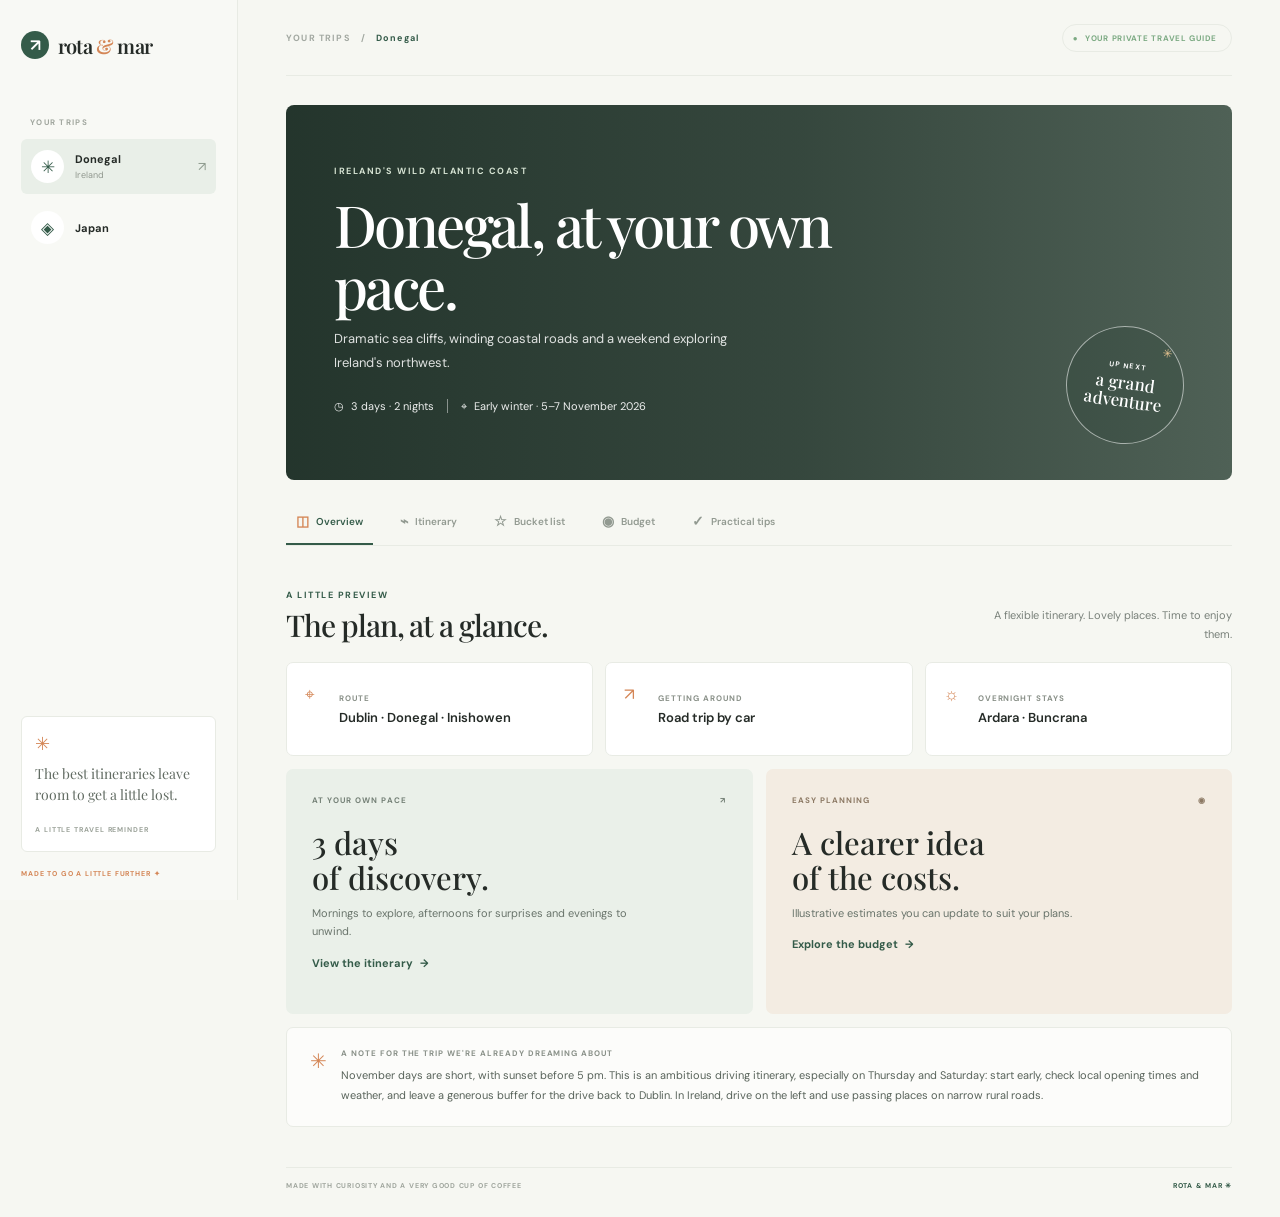
==== index.html @ a130670e "Add homepage and project documentation" ====
<!doctype html>
<html lang="pt-BR">
  <head>
    <meta charset="utf-8">
    <meta http-equiv="refresh" content="0; url=./docs/index.html">
    <meta name="viewport" content="width=device-width, initial-scale=1">
    <title>Rota & Mar</title>
    <style>
      :root {
        color-scheme: light;
        --bg: #f6f7f2;
        --ink: #1b1d1a;
        --muted: #5a6159;
        --card: rgba(255,255,255,0.7);
      }
      * { box-sizing: border-box; }
      body {
        margin: 0;
        min-height: 100vh;
        display: grid;
        place-items: center;
        font-family: Arial, Helvetica, sans-serif;
        background: radial-gradient(circle at top, #fffdf9 0%, var(--bg) 38%, #edf0e7 100%);
        color: var(--ink);
      }
      .card {
        background: var(--card);
        border: 1px solid rgba(27,29,26,0.08);
        border-radius: 18px;
        padding: 2rem 2.5rem;
        text-align: center;
        box-shadow: 0 18px 45px rgba(31, 31, 26, 0.08);
      }
      p {
        margin: 0;
        font-size: 1rem;
        color: var(--muted);
      }
      a {
        color: #2d5f58;
        text-decoration: none;
        font-weight: 700;
      }
    </style>
  </head>
  <body>
    <main class="card">
      <p>Redirecionando para a página do guia...</p>
      <p><a href="./docs/index.html">Clique aqui se não for redirecionado automaticamente.</a></p>
    </main>
  </body>
</html>
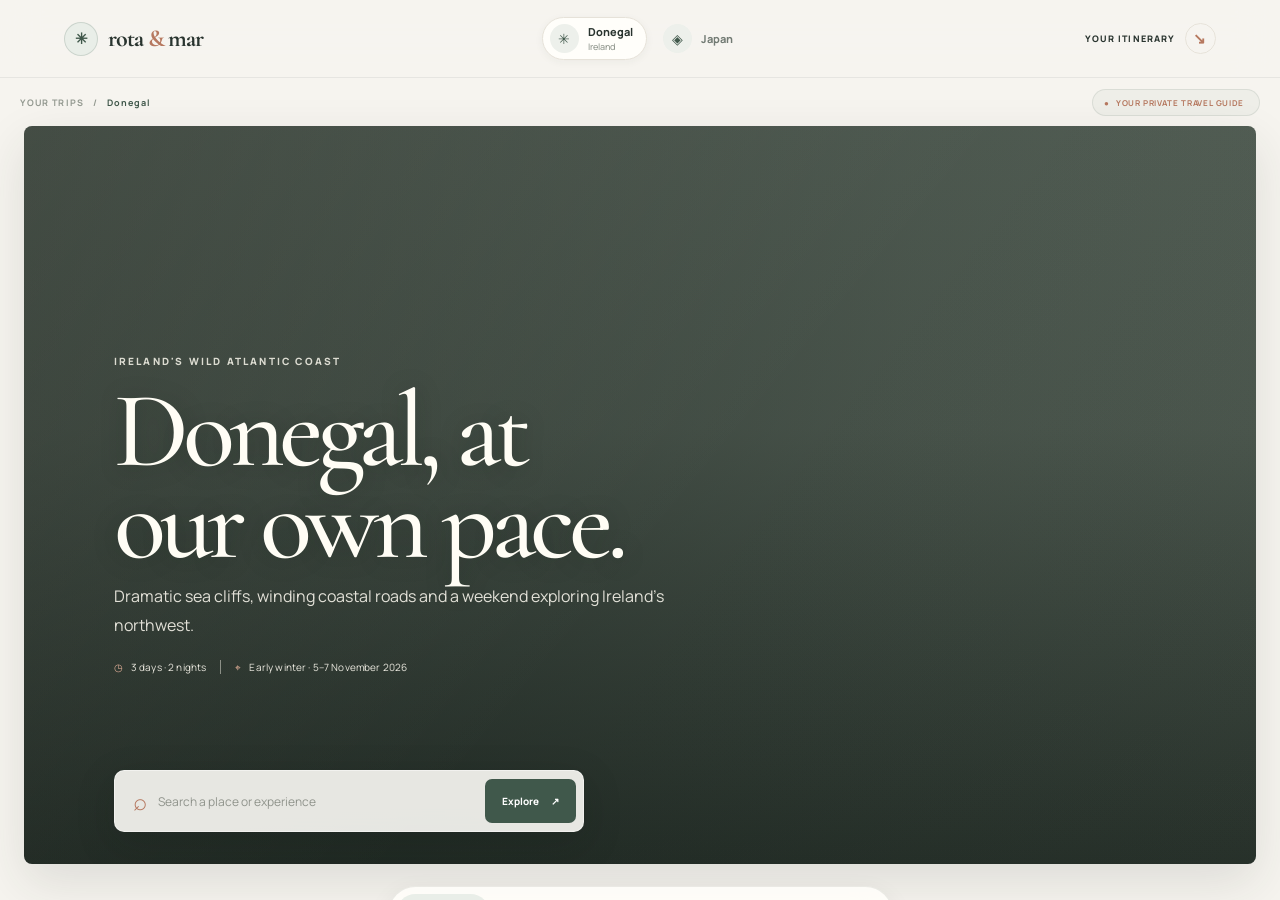
==== commit 501522f4: "Initial commit: add travel planning site" ====
--- a/index.html
+++ b/index.html
@@ -1,52 +1,52 @@
-<!doctype html>
-<html lang="pt-BR">
-  <head>
-    <meta charset="utf-8">
-    <meta http-equiv="refresh" content="0; url=./docs/index.html">
-    <meta name="viewport" content="width=device-width, initial-scale=1">
-    <title>Rota & Mar</title>
-    <style>
-      :root {
-        color-scheme: light;
-        --bg: #f6f7f2;
-        --ink: #1b1d1a;
-        --muted: #5a6159;
-        --card: rgba(255,255,255,0.7);
-      }
-      * { box-sizing: border-box; }
-      body {
-        margin: 0;
-        min-height: 100vh;
-        display: grid;
-        place-items: center;
-        font-family: Arial, Helvetica, sans-serif;
-        background: radial-gradient(circle at top, #fffdf9 0%, var(--bg) 38%, #edf0e7 100%);
-        color: var(--ink);
-      }
-      .card {
-        background: var(--card);
-        border: 1px solid rgba(27,29,26,0.08);
-        border-radius: 18px;
-        padding: 2rem 2.5rem;
-        text-align: center;
-        box-shadow: 0 18px 45px rgba(31, 31, 26, 0.08);
-      }
-      p {
-        margin: 0;
-        font-size: 1rem;
-        color: var(--muted);
-      }
-      a {
-        color: #2d5f58;
-        text-decoration: none;
-        font-weight: 700;
-      }
-    </style>
-  </head>
-  <body>
-    <main class="card">
-      <p>Redirecionando para a página do guia...</p>
-      <p><a href="./docs/index.html">Clique aqui se não for redirecionado automaticamente.</a></p>
-    </main>
-  </body>
-</html>
+<!doctype html>
+<html lang="pt-BR">
+  <head>
+    <meta charset="utf-8">
+    <meta http-equiv="refresh" content="0; url=./docs/index.html">
+    <meta name="viewport" content="width=device-width, initial-scale=1">
+    <title>Rota & Mar</title>
+    <style>
+      :root {
+        color-scheme: light;
+        --bg: #f6f7f2;
+        --ink: #1b1d1a;
+        --muted: #5a6159;
+        --card: rgba(255,255,255,0.7);
+      }
+      * { box-sizing: border-box; }
+      body {
+        margin: 0;
+        min-height: 100vh;
+        display: grid;
+        place-items: center;
+        font-family: Arial, Helvetica, sans-serif;
+        background: radial-gradient(circle at top, #fffdf9 0%, var(--bg) 38%, #edf0e7 100%);
+        color: var(--ink);
+      }
+      .card {
+        background: var(--card);
+        border: 1px solid rgba(27,29,26,0.08);
+        border-radius: 18px;
+        padding: 2rem 2.5rem;
+        text-align: center;
+        box-shadow: 0 18px 45px rgba(31, 31, 26, 0.08);
+      }
+      p {
+        margin: 0;
+        font-size: 1rem;
+        color: var(--muted);
+      }
+      a {
+        color: #2d5f58;
+        text-decoration: none;
+        font-weight: 700;
+      }
+    </style>
+  </head>
+  <body>
+    <main class="card">
+      <p>Redirecionando para a página do guia...</p>
+      <p><a href="./docs/index.html">Clique aqui se não for redirecionado automaticamente.</a></p>
+    </main>
+  </body>
+</html>
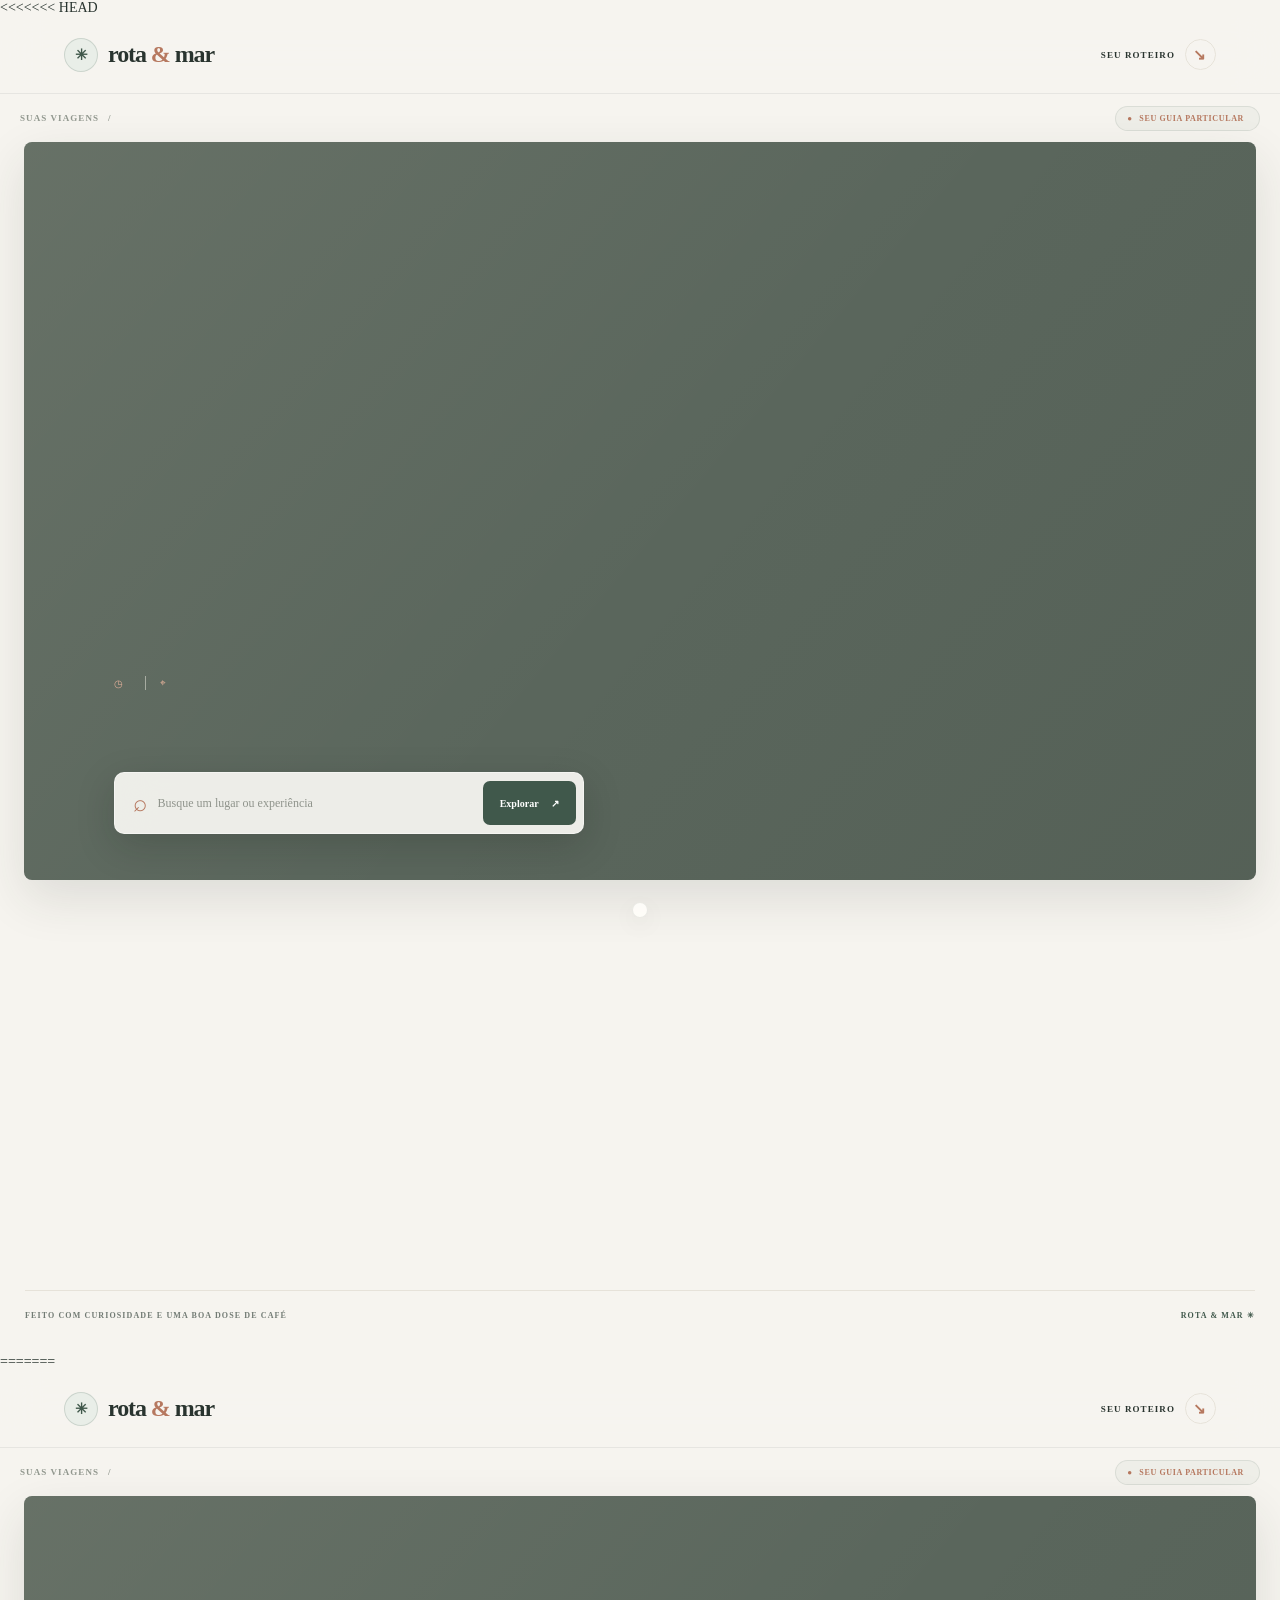
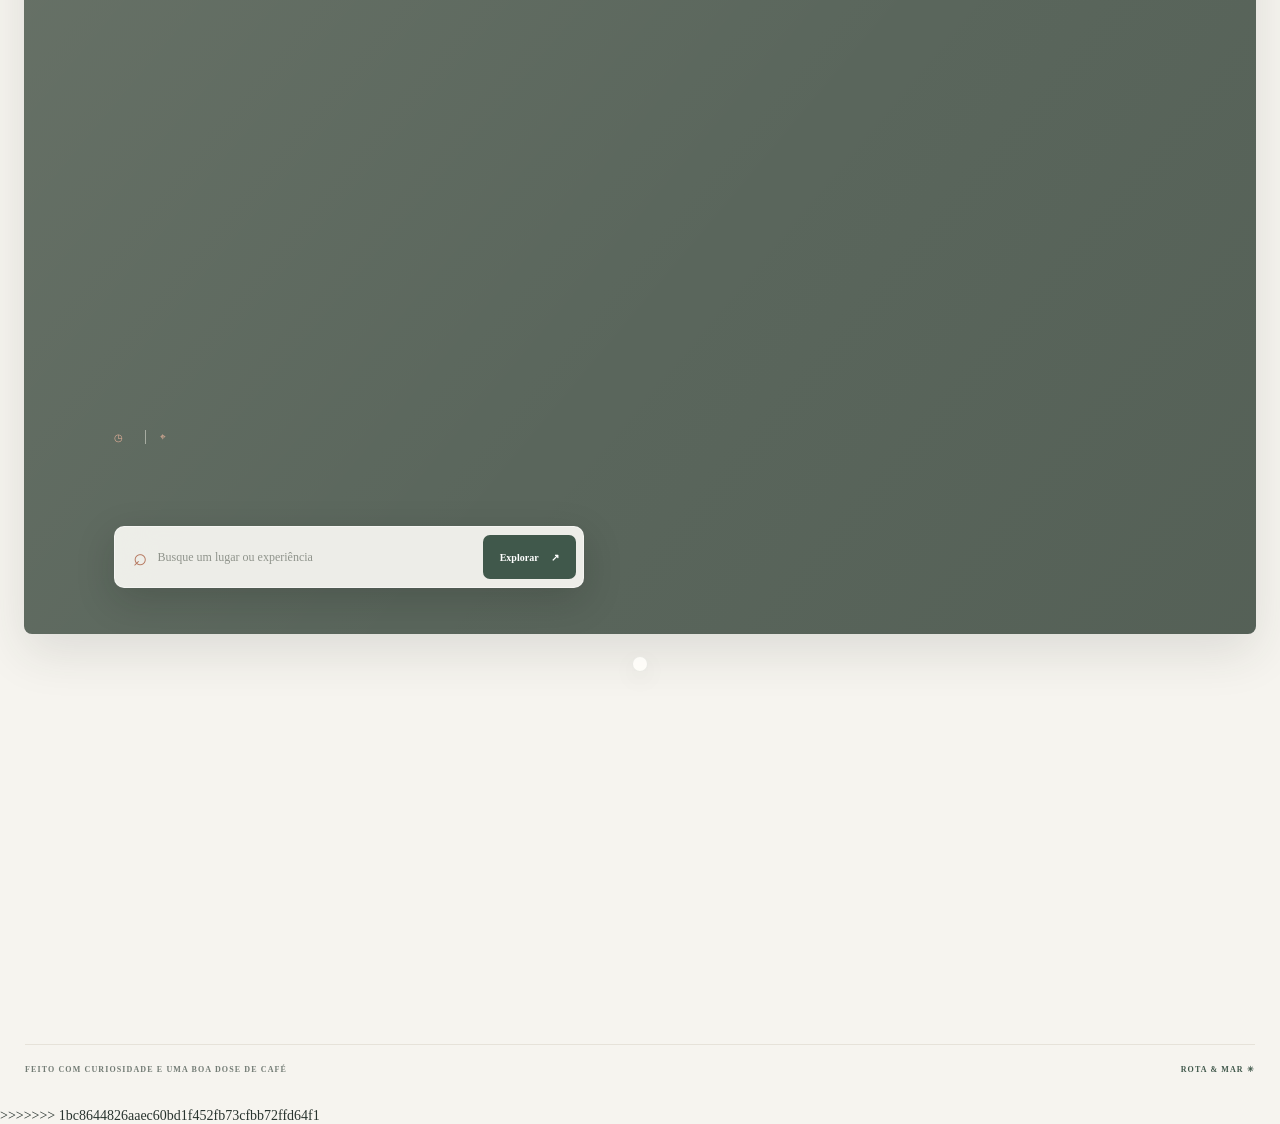
==== commit 102ec38b: "Initial commit: add travel planning site" ====
--- a/index.html
+++ b/index.html
@@ -1,3 +1,4 @@
+<<<<<<< HEAD
 <!doctype html>
 <html lang="pt-BR">
   <head>
@@ -50,3 +51,57 @@
     </main>
   </body>
 </html>
+=======
+<!doctype html>
+<html lang="pt-BR">
+  <head>
+    <meta charset="utf-8">
+    <meta http-equiv="refresh" content="0; url=./docs/index.html">
+    <meta name="viewport" content="width=device-width, initial-scale=1">
+    <title>Rota & Mar</title>
+    <style>
+      :root {
+        color-scheme: light;
+        --bg: #f6f7f2;
+        --ink: #1b1d1a;
+        --muted: #5a6159;
+        --card: rgba(255,255,255,0.7);
+      }
+      * { box-sizing: border-box; }
+      body {
+        margin: 0;
+        min-height: 100vh;
+        display: grid;
+        place-items: center;
+        font-family: Arial, Helvetica, sans-serif;
+        background: radial-gradient(circle at top, #fffdf9 0%, var(--bg) 38%, #edf0e7 100%);
+        color: var(--ink);
+      }
+      .card {
+        background: var(--card);
+        border: 1px solid rgba(27,29,26,0.08);
+        border-radius: 18px;
+        padding: 2rem 2.5rem;
+        text-align: center;
+        box-shadow: 0 18px 45px rgba(31, 31, 26, 0.08);
+      }
+      p {
+        margin: 0;
+        font-size: 1rem;
+        color: var(--muted);
+      }
+      a {
+        color: #2d5f58;
+        text-decoration: none;
+        font-weight: 700;
+      }
+    </style>
+  </head>
+  <body>
+    <main class="card">
+      <p>Redirecionando para a página do guia...</p>
+      <p><a href="./docs/index.html">Clique aqui se não for redirecionado automaticamente.</a></p>
+    </main>
+  </body>
+</html>
+>>>>>>> 1bc8644826aaec60bd1f452fb73cfbb72ffd64f1
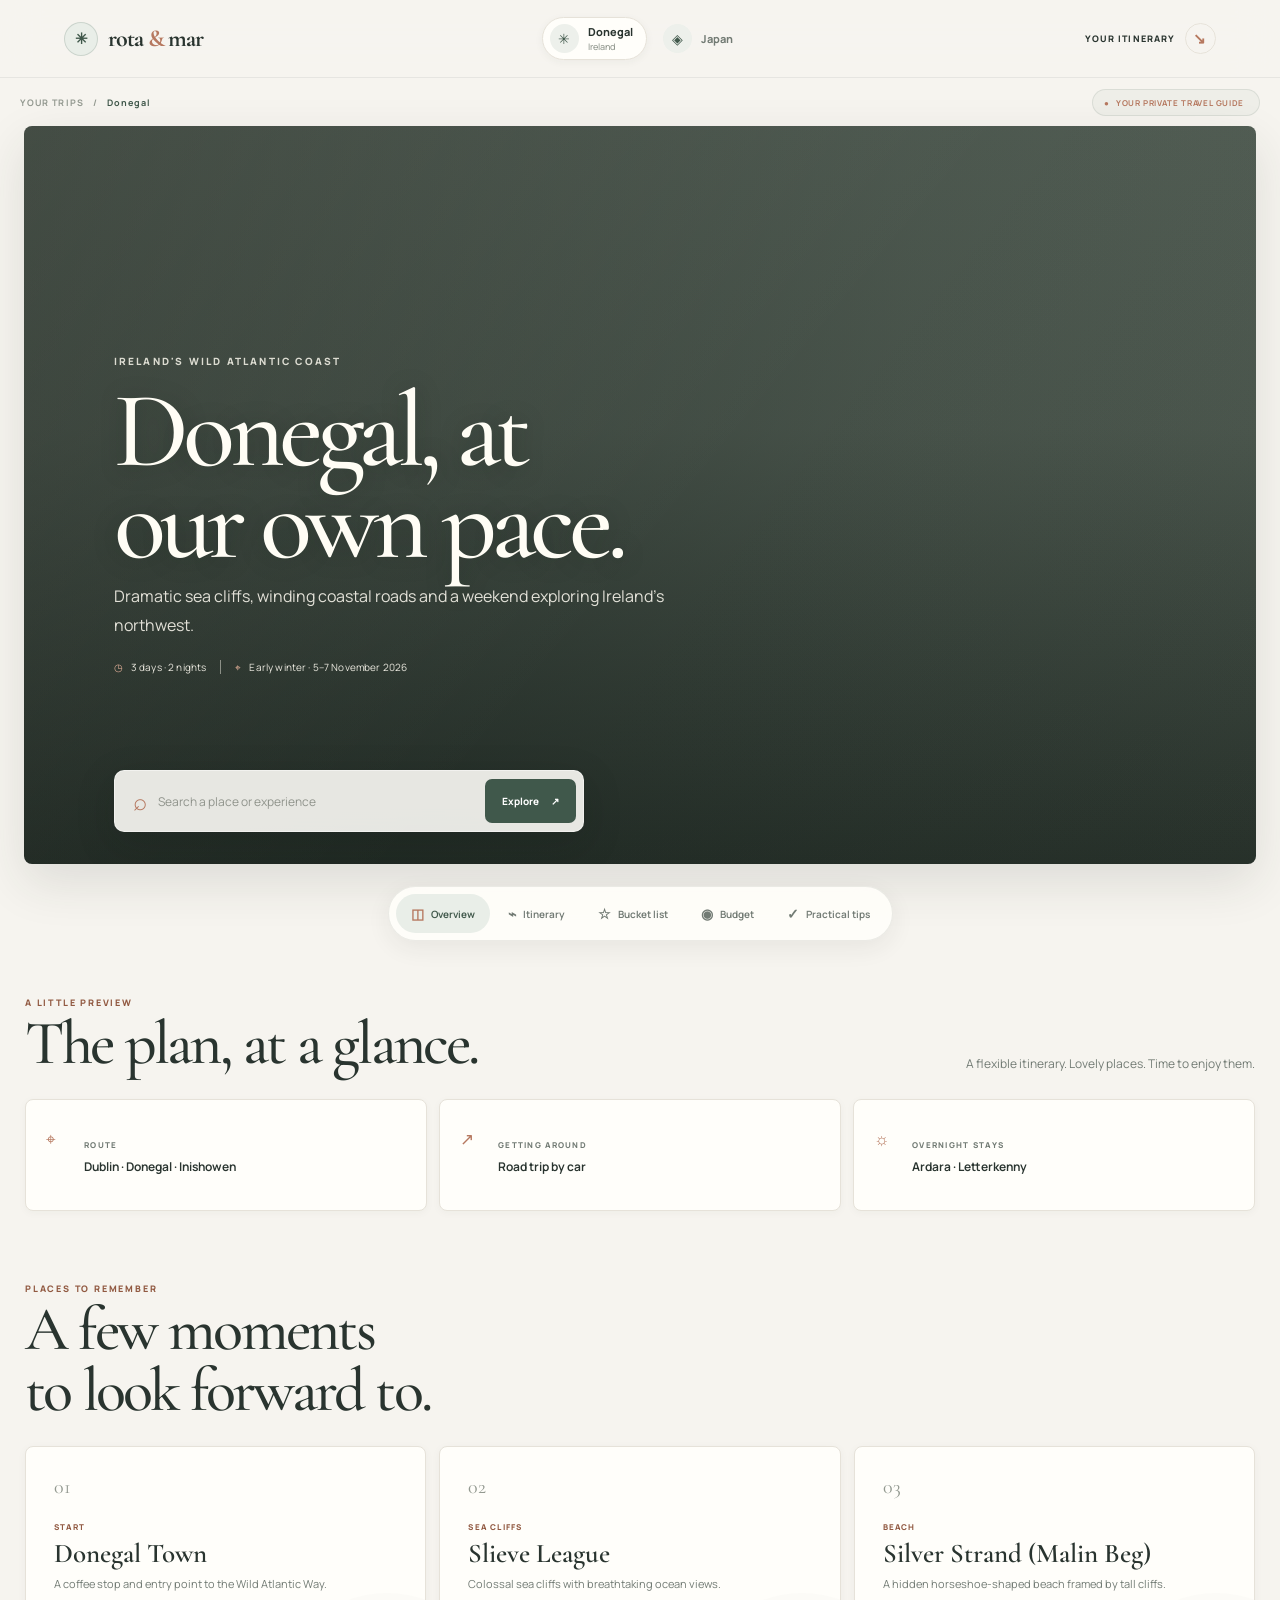
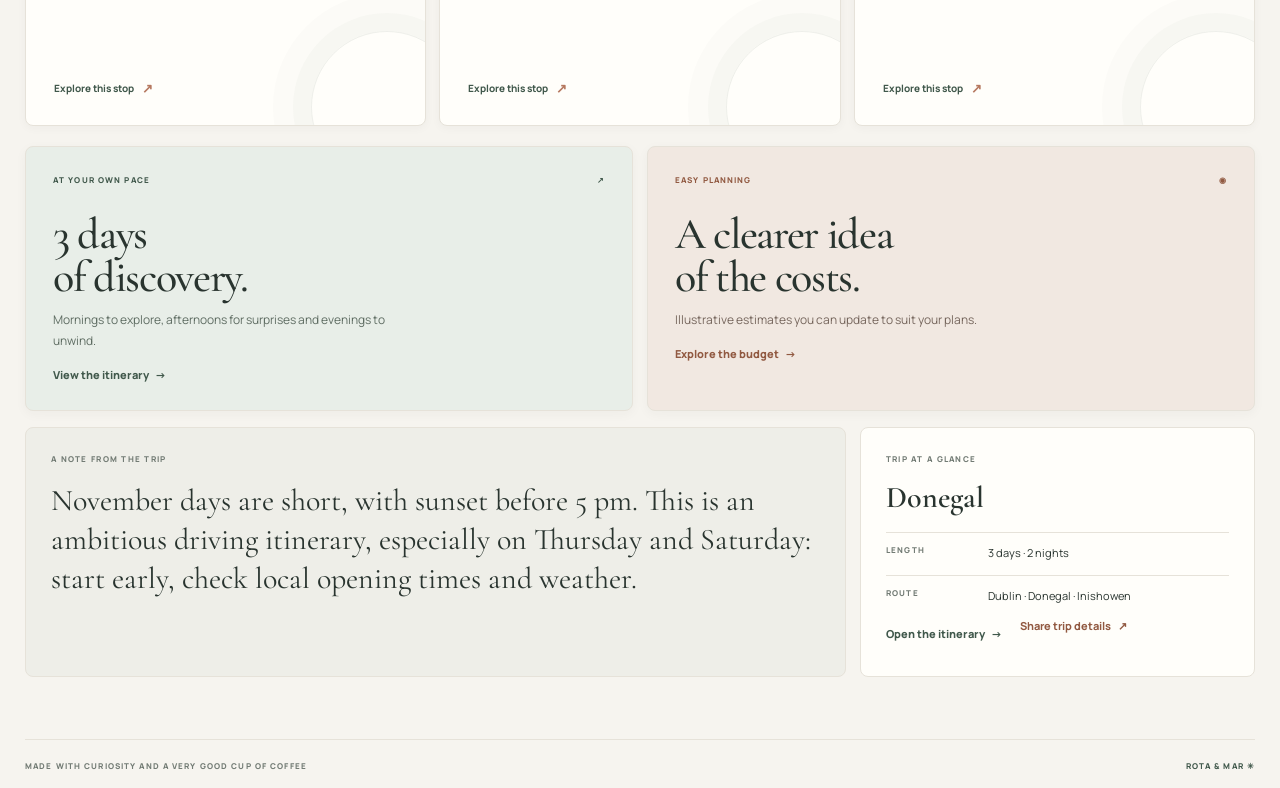
==== commit 0ed50a93: "Fix merge conflict markers in travel guide Remove the committed conflict markers that prevented GitH" ====
--- a/index.html
+++ b/index.html
@@ -1,4 +1,3 @@
-<<<<<<< HEAD
 <!doctype html>
 <html lang="pt-BR">
   <head>
@@ -51,57 +50,3 @@
     </main>
   </body>
 </html>
-=======
-<!doctype html>
-<html lang="pt-BR">
-  <head>
-    <meta charset="utf-8">
-    <meta http-equiv="refresh" content="0; url=./docs/index.html">
-    <meta name="viewport" content="width=device-width, initial-scale=1">
-    <title>Rota & Mar</title>
-    <style>
-      :root {
-        color-scheme: light;
-        --bg: #f6f7f2;
-        --ink: #1b1d1a;
-        --muted: #5a6159;
-        --card: rgba(255,255,255,0.7);
-      }
-      * { box-sizing: border-box; }
-      body {
-        margin: 0;
-        min-height: 100vh;
-        display: grid;
-        place-items: center;
-        font-family: Arial, Helvetica, sans-serif;
-        background: radial-gradient(circle at top, #fffdf9 0%, var(--bg) 38%, #edf0e7 100%);
-        color: var(--ink);
-      }
-      .card {
-        background: var(--card);
-        border: 1px solid rgba(27,29,26,0.08);
-        border-radius: 18px;
-        padding: 2rem 2.5rem;
-        text-align: center;
-        box-shadow: 0 18px 45px rgba(31, 31, 26, 0.08);
-      }
-      p {
-        margin: 0;
-        font-size: 1rem;
-        color: var(--muted);
-      }
-      a {
-        color: #2d5f58;
-        text-decoration: none;
-        font-weight: 700;
-      }
-    </style>
-  </head>
-  <body>
-    <main class="card">
-      <p>Redirecionando para a página do guia...</p>
-      <p><a href="./docs/index.html">Clique aqui se não for redirecionado automaticamente.</a></p>
-    </main>
-  </body>
-</html>
->>>>>>> 1bc8644826aaec60bd1f452fb73cfbb72ffd64f1
